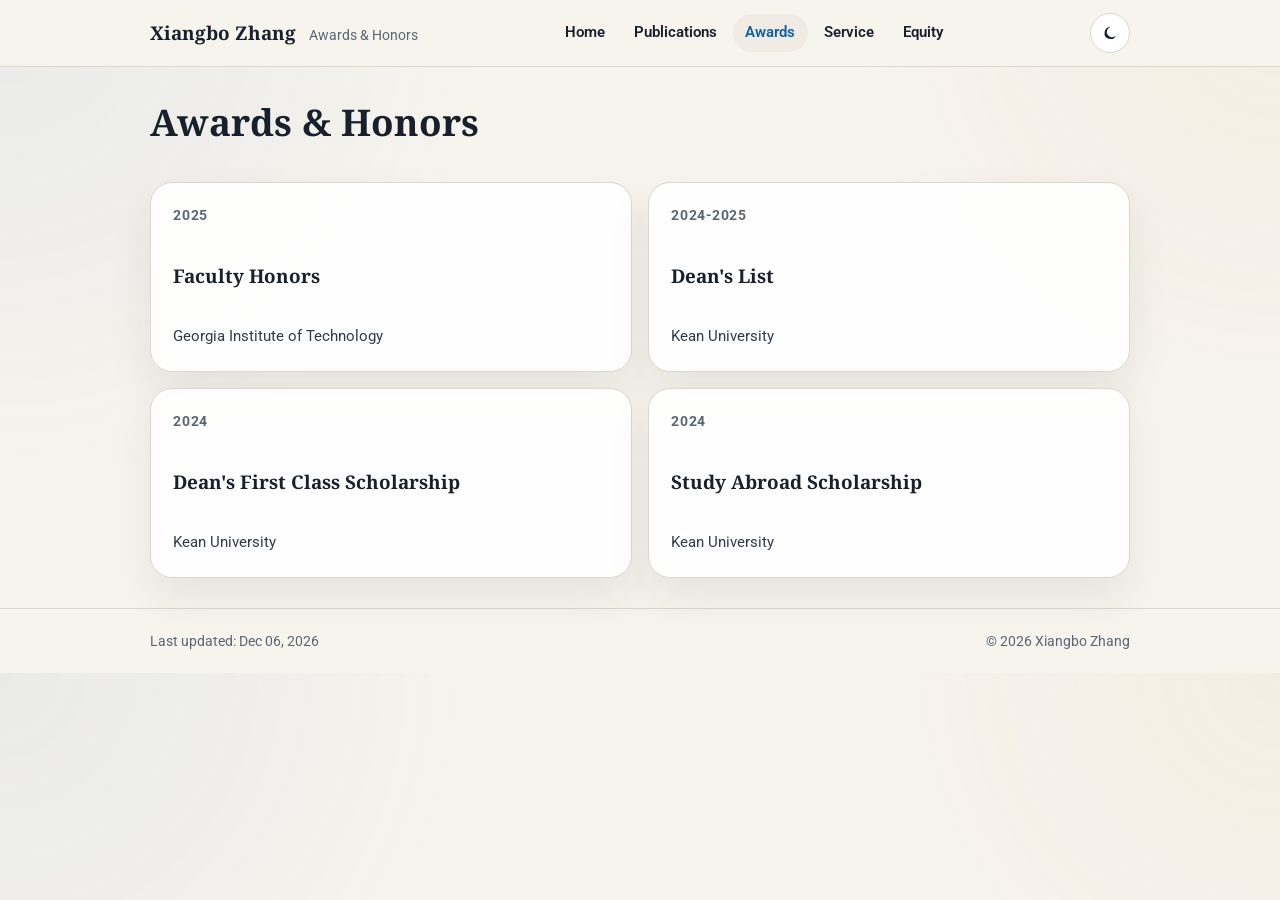
==== awards.html @ 299a82e0 "Refresh site publications and awards pages" ====
<!doctype html>
<html lang="en">
  <head>
    <meta charset="UTF-8" />
    <meta name="viewport" content="width=device-width, initial-scale=1.0" />
    <title>Awards &amp; Honors | Xiangbo Zhang</title>
    <meta name="description" content="Awards and honors received by Xiangbo Zhang." />
    <link rel="preconnect" href="https://fonts.googleapis.com" />
    <link rel="preconnect" href="https://fonts.gstatic.com" crossorigin />
    <link
      href="https://fonts.googleapis.com/css2?family=Roboto:wght@300;400;500;700&amp;family=Noto+Serif:wght@500;700&amp;display=swap"
      rel="stylesheet"
    />
    <link rel="stylesheet" href="assets/css/styles.css" />
    <script src="assets/js/main.js" defer></script>
  </head>
  <body id="top">
    <header class="site-header fixed-header">
      <div class="container header-row">
        <div class="title-block">
          <a class="brand" href="index.html">Xiangbo Zhang</a>
          <p class="subtitle">Awards &amp; Honors</p>
        </div>

        <button class="menu-toggle" aria-label="Toggle menu" aria-expanded="false">
          <span></span>
          <span></span>
          <span></span>
        </button>

        <nav class="site-nav" aria-label="Main Navigation">
          <a href="index.html#about">Home</a>
          <a href="publications.html">Publications</a>
          <a href="awards.html" class="active">Awards</a>
          <a href="index.html#service">Service</a>
          <a href="index.html#equity">Equity</a>
        </nav>
        <button class="theme-toggle" type="button" aria-label="Toggle dark mode" aria-pressed="false">
          <svg class="icon icon-moon" viewBox="0 0 24 24" aria-hidden="true">
            <path d="M20 15.3A8 8 0 1 1 12.7 4a7 7 0 1 0 7.3 11.3Z" />
          </svg>
          <svg class="icon icon-sun" viewBox="0 0 24 24" aria-hidden="true">
            <circle cx="12" cy="12" r="4.2" />
            <path d="M12 2.2v2.3M12 19.5v2.3M4.5 4.5l1.6 1.6M17.9 17.9l1.6 1.6M2.2 12h2.3M19.5 12h2.3M4.5 19.5l1.6-1.6M17.9 6.1l1.6-1.6" />
          </svg>
          <span class="sr-only">Toggle theme</span>
        </button>
      </div>
    </header>

    <main class="container page-main">
      <section class="page-intro reveal visible">
        <div class="page-intro-copy">
          <h1>Awards &amp; Honors</h1>
        </div>
      </section>

      <section class="honor-board reveal delay-1" aria-label="Awards and honors">
        <article class="honor-card">
          <p class="honor-year">2025</p>
          <h2>Faculty Honors</h2>
          <p class="honor-org">Georgia Institute of Technology</p>
        </article>
        <article class="honor-card">
          <p class="honor-year">2024-2025</p>
          <h2>Dean's List</h2>
          <p class="honor-org">Kean University</p>
        </article>
        <article class="honor-card">
          <p class="honor-year">2024</p>
          <h2>Dean's First Class Scholarship</h2>
          <p class="honor-org">Kean University</p>
        </article>
        <article class="honor-card">
          <p class="honor-year">2024</p>
          <h2>Study Abroad Scholarship</h2>
          <p class="honor-org">Kean University</p>
        </article>
      </section>
    </main>

    <footer class="site-footer">
      <div class="container footer-row">
        <p>Last updated: <span id="last-updated"></span></p>
        <p>&copy; <span id="current-year"></span> Xiangbo Zhang</p>
      </div>
    </footer>
  </body>
</html>
---- assets/css/styles.css ----
:root {
  --bg: #f7f4ee;
  --surface: rgba(255, 255, 255, 0.92);
  --surface-strong: #ffffff;
  --surface-soft: #f1ece3;
  --text: #18212b;
  --muted: #5b6674;
  --line: #ddd6cb;
  --link: #0d62ac;
  --link-hover: #093d6d;
  --header-bg: rgba(247, 244, 238, 0.9);
  --mobile-nav-bg: rgba(250, 247, 241, 0.98);
  --menu-line: #18212b;
  --about-text: #1f2732;
  --meta-text: #313b48;
  --accent: #141a24;
  --accent-soft: #eef4fb;
  --tag-bg: #f5f7fa;
  --tag-text: #556171;
  --success-bg: #edf8f0;
  --success-text: #2d6e41;
  --warning-bg: #fff3df;
  --warning-text: #8a5b00;
  --shadow: 0 20px 44px rgba(24, 33, 43, 0.08);
  --max-width: 980px;
}

[data-theme="dark"] {
  --bg: #0f141b;
  --surface: rgba(22, 28, 38, 0.92);
  --surface-strong: #171d27;
  --surface-soft: #202838;
  --text: #ebeff6;
  --muted: #aab2c1;
  --line: #2d3849;
  --link: #8cc0ff;
  --link-hover: #b4d5ff;
  --header-bg: rgba(15, 20, 27, 0.9);
  --mobile-nav-bg: rgba(20, 25, 34, 0.98);
  --menu-line: #ebeff6;
  --about-text: #dce3ee;
  --meta-text: #c8d1df;
  --accent: #f4f7fb;
  --accent-soft: #212b39;
  --tag-bg: #1c2330;
  --tag-text: #c6d1e0;
  --success-bg: rgba(44, 90, 59, 0.28);
  --success-text: #b7ebc6;
  --warning-bg: rgba(122, 92, 28, 0.28);
  --warning-text: #ffe0a1;
  --shadow: 0 24px 50px rgba(0, 0, 0, 0.22);
}

* {
  box-sizing: border-box;
}

html {
  scroll-behavior: smooth;
}

body {
  margin: 0;
  font-family: "Roboto", "Helvetica Neue", Arial, sans-serif;
  color: var(--text);
  background:
    radial-gradient(circle at top left, rgba(72, 113, 167, 0.08), transparent 34%),
    radial-gradient(circle at top right, rgba(196, 157, 86, 0.08), transparent 30%),
    var(--bg);
  line-height: 1.6;
  padding-top: 66px;
  transition: background-color 0.25s ease, color 0.25s ease;
}

a {
  color: var(--link);
  text-decoration: none;
}

a:hover {
  color: var(--link-hover);
}

img {
  display: block;
  max-width: 100%;
}

h1,
h2,
h3 {
  margin: 0;
  font-family: "Noto Serif", Georgia, serif;
  font-weight: 700;
}

h1 {
  font-size: clamp(1.85rem, 3vw, 2.3rem);
  margin-bottom: 0.7rem;
}

h2 {
  font-size: clamp(1.35rem, 2.4vw, 1.65rem);
  margin-bottom: 0.95rem;
}

p {
  margin: 0;
  padding-bottom: 0.55rem;
  color: var(--text);
}

hr {
  border: 0;
  border-top: 1px solid var(--line);
  margin: 0;
}

.container {
  width: min(var(--max-width), 92vw);
  margin: 0 auto;
}

.fixed-header {
  position: fixed;
  top: 0;
  left: 0;
  width: 100%;
  z-index: 100;
}

.site-header {
  background: var(--header-bg);
  border-bottom: 1px solid var(--line);
  backdrop-filter: blur(14px);
}

.header-row {
  min-height: 66px;
  display: flex;
  align-items: center;
  justify-content: space-between;
  gap: 0.8rem;
}

.title-block {
  display: flex;
  align-items: baseline;
  gap: 0.8rem;
  min-width: 0;
}

.brand {
  font-family: "Noto Serif", Georgia, serif;
  font-size: 1.18rem;
  color: var(--text);
  font-weight: 700;
  white-space: nowrap;
}

.subtitle {
  padding-bottom: 0;
  color: var(--muted);
  font-size: 0.87rem;
  white-space: nowrap;
  overflow: hidden;
  text-overflow: ellipsis;
}

.site-nav {
  display: flex;
  align-items: center;
  list-style: none;
  gap: 0.24rem;
}

.site-nav a {
  color: var(--text);
  font-size: 0.93rem;
  font-weight: 600;
  padding: 0.45rem 0.78rem;
  border-radius: 999px;
  transition: background-color 0.2s ease, color 0.2s ease;
}

.site-nav a:hover,
.site-nav a.active {
  color: var(--link);
  background: var(--surface-soft);
}

.menu-toggle {
  display: none;
  border: 0;
  background: transparent;
  padding: 0;
  cursor: pointer;
}

.menu-toggle span {
  display: block;
  width: 22px;
  height: 2px;
  margin: 4px 0;
  background: var(--menu-line);
  border-radius: 2px;
}

.theme-toggle {
  width: 40px;
  height: 40px;
  border: 1px solid var(--line);
  background: var(--surface-strong);
  color: var(--text);
  border-radius: 999px;
  padding: 0;
  display: inline-flex;
  align-items: center;
  justify-content: center;
  cursor: pointer;
  transition: border-color 0.2s ease, color 0.2s ease, background-color 0.2s ease;
}

.theme-toggle:hover {
  color: var(--link);
  border-color: var(--link);
}

.theme-toggle .icon {
  width: 18px;
  height: 18px;
  stroke: currentColor;
  fill: none;
  stroke-width: 1.7;
  stroke-linecap: round;
  stroke-linejoin: round;
}

.theme-toggle .icon-moon path {
  fill: currentColor;
  stroke: none;
}

.theme-toggle .icon-sun {
  display: none;
}

[data-theme="dark"] .theme-toggle .icon-sun {
  display: block;
}

[data-theme="dark"] .theme-toggle .icon-moon {
  display: none;
}

.sr-only {
  position: absolute;
  width: 1px;
  height: 1px;
  padding: 0;
  margin: -1px;
  overflow: hidden;
  clip: rect(0, 0, 0, 0);
  white-space: nowrap;
  border: 0;
}

.main-content {
  padding: 0 0 0.8rem;
}

.section {
  padding: 1.6rem 0;
}

.about-layout {
  display: grid;
  grid-template-columns: 210px 1fr;
  gap: 1.6rem;
  align-items: start;
}

.photo-wrap {
  width: 100%;
}

.photo-stack {
  width: 100%;
  max-width: 210px;
}

.photo {
  width: 100%;
  max-width: 100%;
  border-radius: 14px;
  border: 1px solid var(--line);
  box-shadow: var(--shadow);
}

.photo-dark {
  display: none;
}

[data-theme="dark"] .photo-light {
  display: none;
}

[data-theme="dark"] .photo-dark {
  display: block;
}

.photo-contact {
  margin-top: 0.85rem;
  display: grid;
  gap: 0.48rem;
}

.photo-contact a {
  display: inline-flex;
  align-items: center;
  gap: 0.5rem;
  color: var(--text);
  font-size: 0.92rem;
  line-height: 1.2;
}

.photo-contact a:hover {
  color: var(--link);
}

.photo-contact .contact-icon {
  width: 16px;
  height: 16px;
  flex: 0 0 16px;
  fill: currentColor;
}

.about-text p {
  color: var(--about-text);
}

.meta-grid {
  display: grid;
  grid-template-columns: 1fr;
  gap: 1.2rem;
  margin-top: 0.45rem;
}

.meta-grid h2 {
  font-size: 1.04rem;
  margin-bottom: 0.55rem;
}

.meta-grid p {
  color: var(--meta-text);
  font-size: 0.95rem;
  padding-bottom: 0.4rem;
}

.no-bullet {
  margin: 0;
  padding: 0;
  list-style: none;
}

.entry-list {
  display: grid;
  gap: 0.85rem;
}

.entry-list li {
  margin: 0;
}

.entry-list p {
  padding-bottom: 0.2rem;
}

.jump-link {
  margin-top: 0.7rem;
  font-size: 0.95rem;
}

.cv-viewer {
  width: 100%;
  min-height: 760px;
  border: 1px solid var(--line);
}

.site-footer {
  border-top: 1px solid var(--line);
  margin-top: 0.8rem;
}

.footer-row {
  min-height: 64px;
  display: flex;
  align-items: center;
  justify-content: space-between;
  gap: 0.7rem;
  flex-wrap: wrap;
}

.footer-row p {
  color: var(--muted);
  font-size: 0.88rem;
  padding-bottom: 0;
}

.page-main {
  padding: 1.7rem 0 1.1rem;
}

.page-intro {
  margin-bottom: 1.15rem;
  display: flex;
  align-items: flex-end;
  justify-content: space-between;
  gap: 1rem;
}

.page-intro-copy {
  max-width: 720px;
}

.page-intro-copy p {
  color: var(--muted);
  padding-bottom: 0;
}

.page-intro-link,
.toolbar-link,
.paper-links a {
  display: inline-flex;
  align-items: center;
  justify-content: center;
  min-height: 42px;
  padding: 0.72rem 1rem;
  border-radius: 999px;
  border: 1px solid var(--line);
  background: var(--surface-strong);
  color: var(--text);
  font-size: 0.92rem;
  font-weight: 600;
  transition: border-color 0.2s ease, color 0.2s ease, background-color 0.2s ease;
}

.page-intro-link:hover,
.toolbar-link:hover,
.paper-links a:hover {
  color: var(--link);
  border-color: var(--link);
  background: var(--surface-soft);
}

.stats-grid {
  display: grid;
  grid-template-columns: repeat(3, minmax(0, 1fr));
  gap: 1rem;
  margin-bottom: 1.1rem;
}

.stats-grid-publications {
  grid-template-columns: minmax(0, 1.5fr) minmax(0, 1fr);
}

.stat-card,
.timeline-card,
.publication-toolbar,
.publication-card,
.honor-card,
.contact-card,
.empty-state {
  border: 1px solid var(--line);
  border-radius: 22px;
  background: var(--surface);
  box-shadow: var(--shadow);
}

.stat-card {
  padding: 1.35rem 1.45rem;
  display: flex;
  flex-direction: column;
  gap: 0.35rem;
}

.stat-card-emphasis {
  background:
    linear-gradient(135deg, rgba(13, 98, 172, 0.08), rgba(20, 26, 36, 0.02)),
    var(--surface);
}

.stat-number {
  font-size: clamp(1.75rem, 4vw, 3rem);
  font-weight: 700;
  line-height: 1;
  letter-spacing: -0.05em;
  overflow-wrap: anywhere;
}

.stat-label {
  color: var(--muted);
  font-size: 0.95rem;
}

.pub-dashboard {
  display: grid;
  gap: 1rem;
  margin-bottom: 1.1rem;
}

.section-heading {
  display: flex;
  align-items: center;
  justify-content: space-between;
  gap: 0.9rem;
  margin-bottom: 1rem;
}

.section-heading h2 {
  font-size: 1.2rem;
  margin-bottom: 0;
}

.section-heading p {
  color: var(--muted);
  font-size: 0.92rem;
  padding-bottom: 0;
}

.timeline-card {
  padding: 1.3rem 1.45rem 1.4rem;
}

.timeline-list {
  display: grid;
  gap: 0.9rem;
}

.timeline-row {
  display: grid;
  grid-template-columns: 62px minmax(0, 1fr);
  gap: 0.9rem;
  align-items: center;
}

.timeline-year {
  color: var(--muted);
  font-weight: 600;
  font-size: 0.94rem;
}

.timeline-track {
  height: 24px;
  border-radius: 999px;
  background: var(--surface-soft);
  overflow: hidden;
  position: relative;
}

.timeline-bar {
  height: 100%;
  min-width: 24px;
  border-radius: 999px;
  background: linear-gradient(90deg, #10151d, #273244);
  display: flex;
  align-items: center;
  justify-content: flex-end;
  padding-right: 0.45rem;
}

[data-theme="dark"] .timeline-bar {
  background: linear-gradient(90deg, #edf2fb, #c9d4e5);
}

.timeline-value {
  min-width: 18px;
  color: #ffffff;
  font-size: 0.8rem;
  font-weight: 700;
  text-align: center;
}

[data-theme="dark"] .timeline-value {
  color: #111318;
}

.publication-toolbar {
  padding: 1.2rem 1.3rem;
  margin-bottom: 1.15rem;
}

.toolbar-head {
  display: flex;
  align-items: center;
  justify-content: space-between;
  gap: 1rem;
  margin-bottom: 0.95rem;
}

.toolbar-head h2 {
  font-size: 1.15rem;
  margin-bottom: 0.2rem;
}

.toolbar-head p {
  color: var(--muted);
  font-size: 0.92rem;
  padding-bottom: 0;
}

.filter-group,
.toggle-group,
.tag-row,
.publication-badges,
.paper-links {
  display: flex;
  flex-wrap: wrap;
  gap: 0.65rem;
}

.toggle-group {
  margin-top: 0.9rem;
}

.filter-chip,
.toggle-chip {
  appearance: none;
  border: 1px solid var(--line);
  background: var(--surface-strong);
  color: var(--text);
  border-radius: 999px;
  padding: 0.62rem 0.95rem;
  font: inherit;
  font-size: 0.91rem;
  cursor: pointer;
  transition: border-color 0.2s ease, background-color 0.2s ease, color 0.2s ease;
}

.filter-chip:hover,
.toggle-chip:hover {
  border-color: var(--link);
  color: var(--link);
}

.filter-chip.active,
.toggle-chip.active {
  background: var(--accent);
  border-color: var(--accent);
  color: var(--bg);
}

[data-theme="dark"] .filter-chip.active,
[data-theme="dark"] .toggle-chip.active {
  color: #111318;
}

.publication-results {
  display: grid;
  gap: 1rem;
}

.pub-year-block {
  display: grid;
  gap: 0.7rem;
}

.pub-year-header {
  display: flex;
  align-items: baseline;
  justify-content: space-between;
  gap: 0.8rem;
}

.pub-year-header h2 {
  margin-bottom: 0;
}

.pub-year-header p {
  color: var(--muted);
  font-size: 0.92rem;
  padding-bottom: 0;
}

.publication-list {
  display: grid;
  gap: 0.85rem;
}

.publication-card {
  padding: 1.2rem 1.3rem;
}

.publication-card h3 {
  font-size: 1.04rem;
  line-height: 1.45;
  margin-bottom: 0.45rem;
}

.publication-card .authors {
  color: var(--text);
  font-size: 0.95rem;
  padding-bottom: 0.35rem;
}

.publication-venue {
  color: var(--text);
  font-size: 0.94rem;
  font-style: italic;
  padding-bottom: 0.15rem;
}

.publication-meta {
  color: var(--muted);
  font-size: 0.9rem;
  padding-bottom: 0.8rem;
}

.tag-row {
  margin-bottom: 0.95rem;
}

.tag-chip {
  padding: 0.4rem 0.72rem;
  border-radius: 999px;
  background: var(--tag-bg);
  color: var(--tag-text);
  font-size: 0.8rem;
  font-weight: 500;
}

.badge {
  display: inline-flex;
  align-items: center;
  min-height: 28px;
  padding: 0.38rem 0.72rem;
  border-radius: 999px;
  background: var(--tag-bg);
  color: var(--tag-text);
  font-size: 0.79rem;
  font-weight: 700;
  letter-spacing: 0.01em;
}

.publication-badges {
  margin-bottom: 0.85rem;
}

.badge-reviewed {
  background: var(--accent);
  color: var(--bg);
}

[data-theme="dark"] .badge-reviewed {
  color: #111318;
}

.badge-preprint {
  background: var(--accent-soft);
  color: var(--link);
}

.badge-first-author {
  background: var(--success-bg);
  color: var(--success-text);
}

.badge-status {
  background: #eef1f5;
  color: #415067;
}

[data-theme="dark"] .badge-status {
  background: #252e3b;
  color: #d8e0ee;
}

.badge-accent {
  background: var(--warning-bg);
  color: var(--warning-text);
}

.paper-links {
  margin-top: 0.2rem;
}

.contact-card,
.empty-state {
  padding: 1.2rem 1.3rem;
}

.contact-card p,
.empty-state p {
  padding-bottom: 0;
}

.empty-state h2 {
  font-size: 1.08rem;
  margin-bottom: 0.45rem;
}

.honor-board {
  display: grid;
  grid-template-columns: repeat(2, minmax(0, 1fr));
  gap: 1rem;
}

.honor-card {
  padding: 1.35rem 1.4rem;
  min-height: 190px;
  display: flex;
  flex-direction: column;
  justify-content: space-between;
  gap: 0.6rem;
}

.honor-year {
  color: var(--muted);
  font-size: 0.9rem;
  font-weight: 700;
  letter-spacing: 0.04em;
  text-transform: uppercase;
  padding-bottom: 0;
}

.honor-card h2 {
  font-size: 1.18rem;
  margin-bottom: 0;
}

.honor-org {
  color: var(--meta-text);
  font-size: 0.96rem;
  padding-bottom: 0;
}

.reveal {
  opacity: 0;
  transform: translateY(10px);
  transition: opacity 0.4s ease, transform 0.4s ease;
}

.reveal.visible {
  opacity: 1;
  transform: translateY(0);
}

.delay-1 {
  transition-delay: 0.08s;
}

.delay-2 {
  transition-delay: 0.16s;
}

@media (max-width: 960px) {
  .subtitle {
    display: none;
  }

  .meta-grid {
    grid-template-columns: 1fr;
    gap: 0.8rem;
  }

  .about-layout {
    grid-template-columns: 180px 1fr;
    gap: 1.2rem;
  }

  .photo {
    max-width: 180px;
  }
}

@media (max-width: 760px) {
  body {
    padding-top: 60px;
  }

  .header-row {
    min-height: 60px;
  }

  .menu-toggle {
    display: inline-block;
  }

  .site-nav {
    position: absolute;
    top: 60px;
    right: 4vw;
    left: 4vw;
    border: 1px solid var(--line);
    border-radius: 18px;
    background: var(--mobile-nav-bg);
    padding: 0.5rem;
    display: none;
    flex-direction: column;
    align-items: stretch;
    gap: 0;
    box-shadow: var(--shadow);
  }

  .site-nav a {
    padding: 0.62rem 0.72rem;
    border-radius: 12px;
  }

  .site-nav.open {
    display: flex;
  }

  .about-layout,
  .stats-grid,
  .stats-grid-publications,
  .honor-board {
    grid-template-columns: 1fr;
  }

  .photo-wrap {
    width: 160px;
  }

  .page-intro,
  .toolbar-head,
  .pub-year-header,
  .section-heading {
    flex-direction: column;
    align-items: flex-start;
  }

  .timeline-row {
    grid-template-columns: 48px minmax(0, 1fr);
    gap: 0.7rem;
  }

  .publication-toolbar,
  .timeline-card,
  .publication-card,
  .stat-card,
  .honor-card,
  .contact-card,
  .empty-state {
    padding: 1.1rem;
  }

  .cv-viewer {
    min-height: 520px;
  }
}
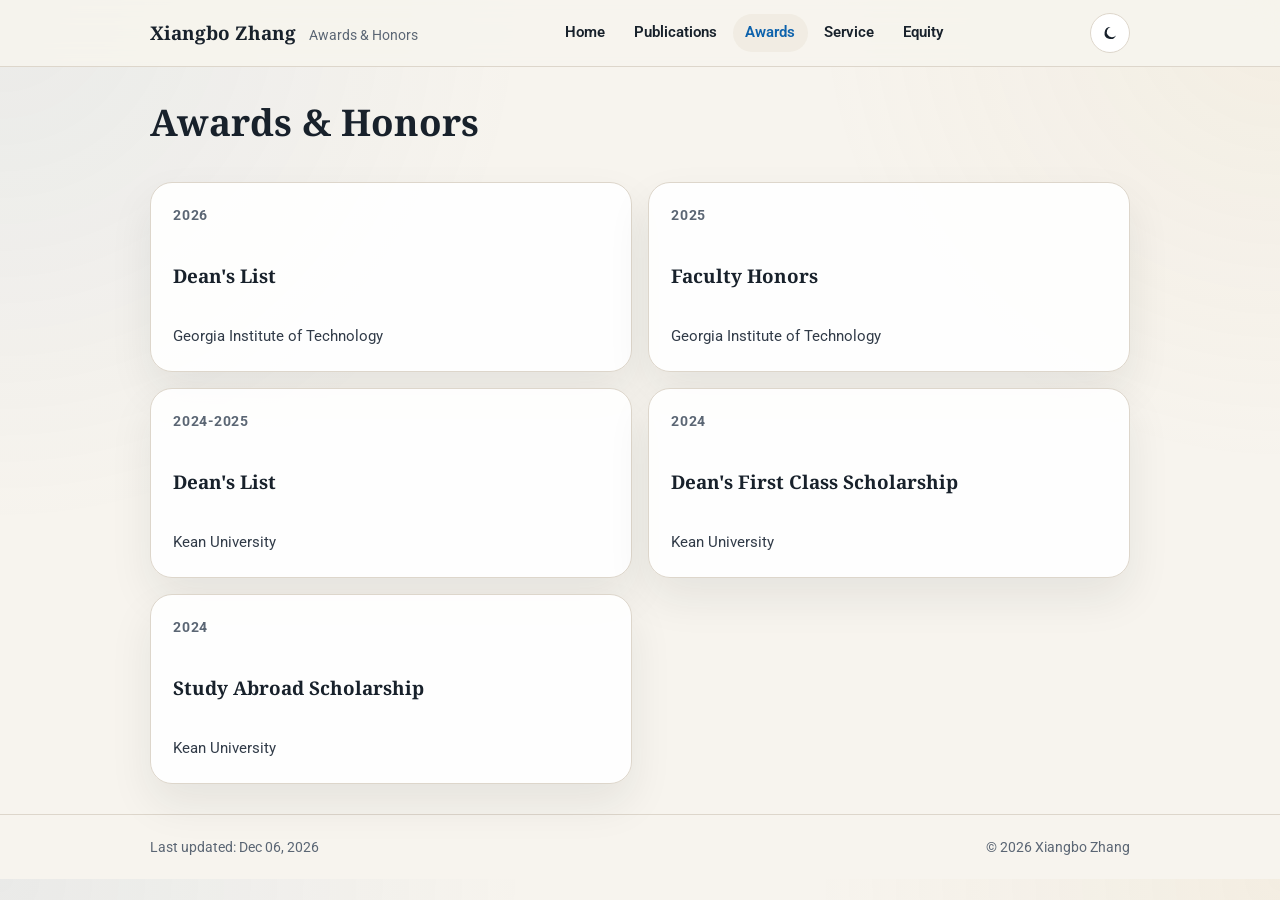
==== commit 79aa835d: "Add 2026 Dean's List honor" ====
--- a/awards.html
+++ b/awards.html
@@ -11,8 +11,8 @@
       href="https://fonts.googleapis.com/css2?family=Roboto:wght@300;400;500;700&amp;family=Noto+Serif:wght@500;700&amp;display=swap"
       rel="stylesheet"
     />
-    <link rel="stylesheet" href="assets/css/styles.css" />
-    <script src="assets/js/main.js" defer></script>
+    <link rel="stylesheet" href="assets/css/styles.css?v=20260327a" />
+    <script src="assets/js/main.js?v=20260327a" defer></script>
   </head>
   <body id="top">
     <header class="site-header fixed-header">
@@ -57,6 +57,11 @@
 
       <section class="honor-board reveal delay-1" aria-label="Awards and honors">
         <article class="honor-card">
+          <p class="honor-year">2026</p>
+          <h2>Dean's List</h2>
+          <p class="honor-org">Georgia Institute of Technology</p>
+        </article>
+        <article class="honor-card">
           <p class="honor-year">2025</p>
           <h2>Faculty Honors</h2>
           <p class="honor-org">Georgia Institute of Technology</p>
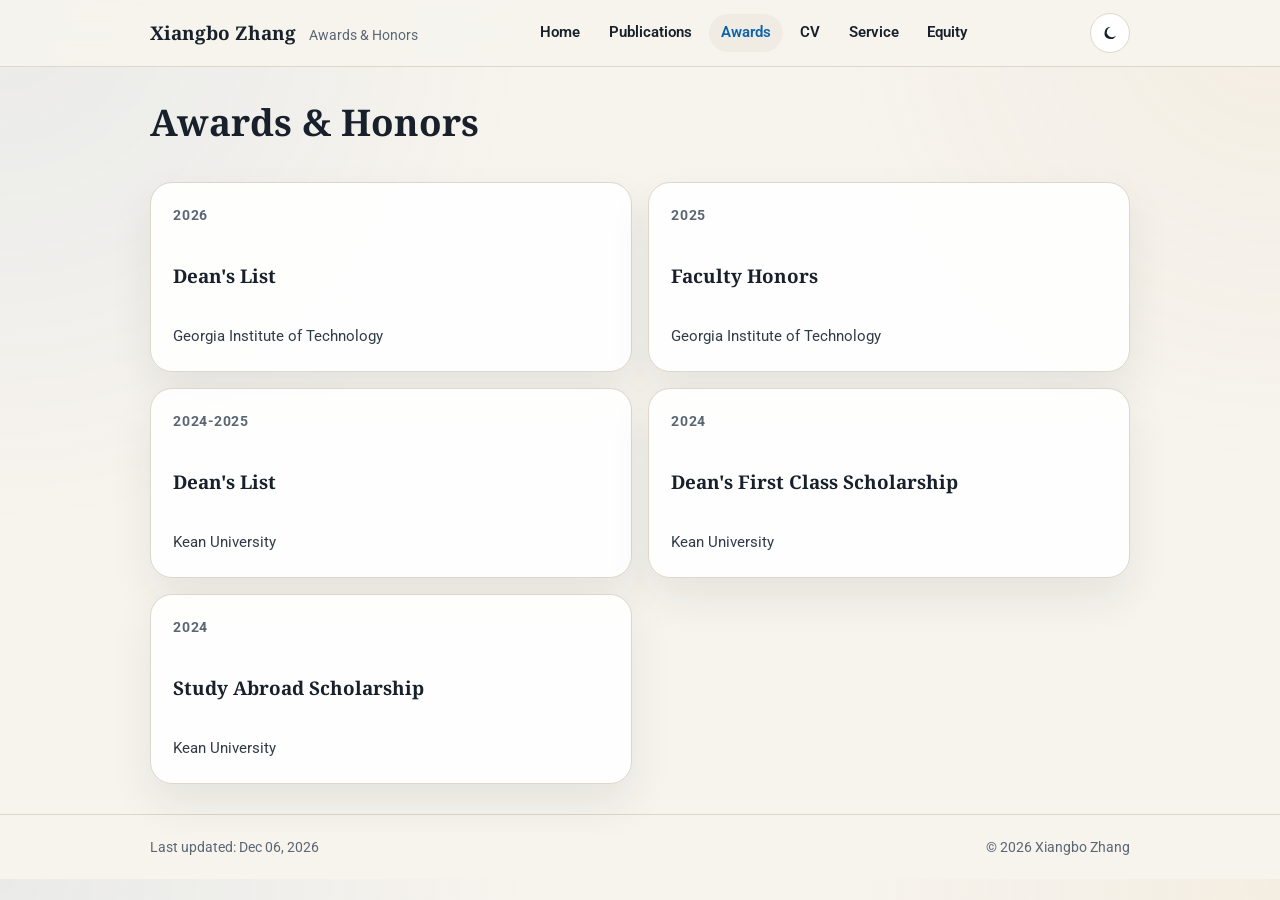
==== commit cb3632dd: "Add CV link and PDF" ====
--- a/awards.html
+++ b/awards.html
@@ -32,6 +32,7 @@
           <a href="index.html#about">Home</a>
           <a href="publications.html">Publications</a>
           <a href="awards.html" class="active">Awards</a>
+          <a href="assets/docs/Xiangbo_Zhang_CV.pdf" target="_blank" rel="noreferrer">CV</a>
           <a href="index.html#service">Service</a>
           <a href="index.html#equity">Equity</a>
         </nav>
